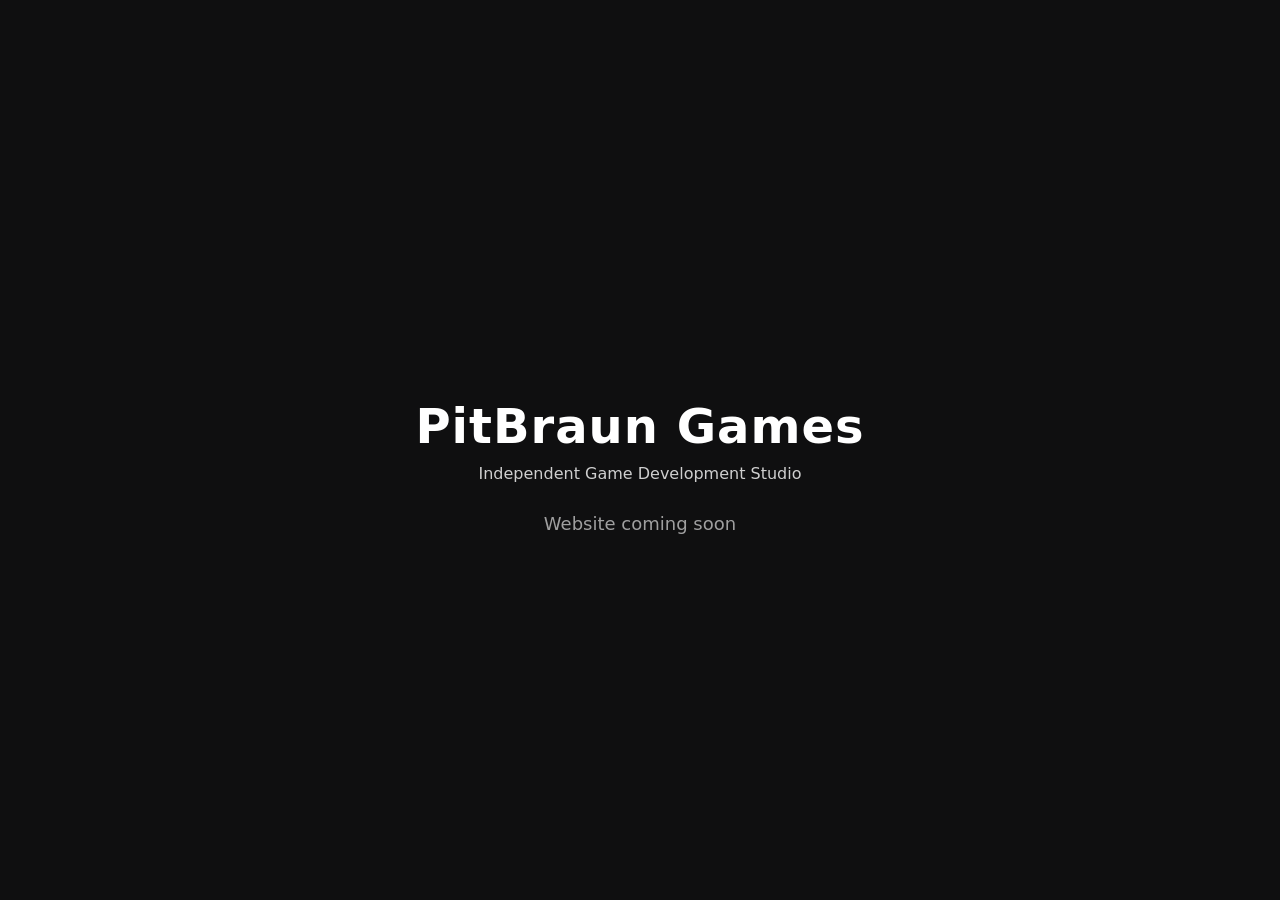
==== index.html @ 26a7acfb "Update index.html" ====
<!DOCTYPE html>
<html lang="en">
<head>
<meta charset="UTF-8">
<meta name="viewport" content="width=device-width, initial-scale=1.0">
<title>PitBraun Games</title>

<style>
body{
margin:0;
background:#0f0f10;
color:#ffffff;
font-family:system-ui, Arial, sans-serif;
display:flex;
align-items:center;
justify-content:center;
height:100vh;
text-align:center;
}

.container{
max-width:600px;
padding:40px;
}

h1{
font-size:48px;
margin-bottom:10px;
letter-spacing:1px;
}

.subtitle{
opacity:0.8;
margin-bottom:30px;
}

.coming{
opacity:0.6;
font-size:18px;
}
</style>
</head>

<body>

<div class="container">
<h1>PitBraun Games</h1>

<div class="subtitle">
Independent Game Development Studio
</div>

<div class="coming">
Website coming soon
</div>
</div>

</body>
</html>
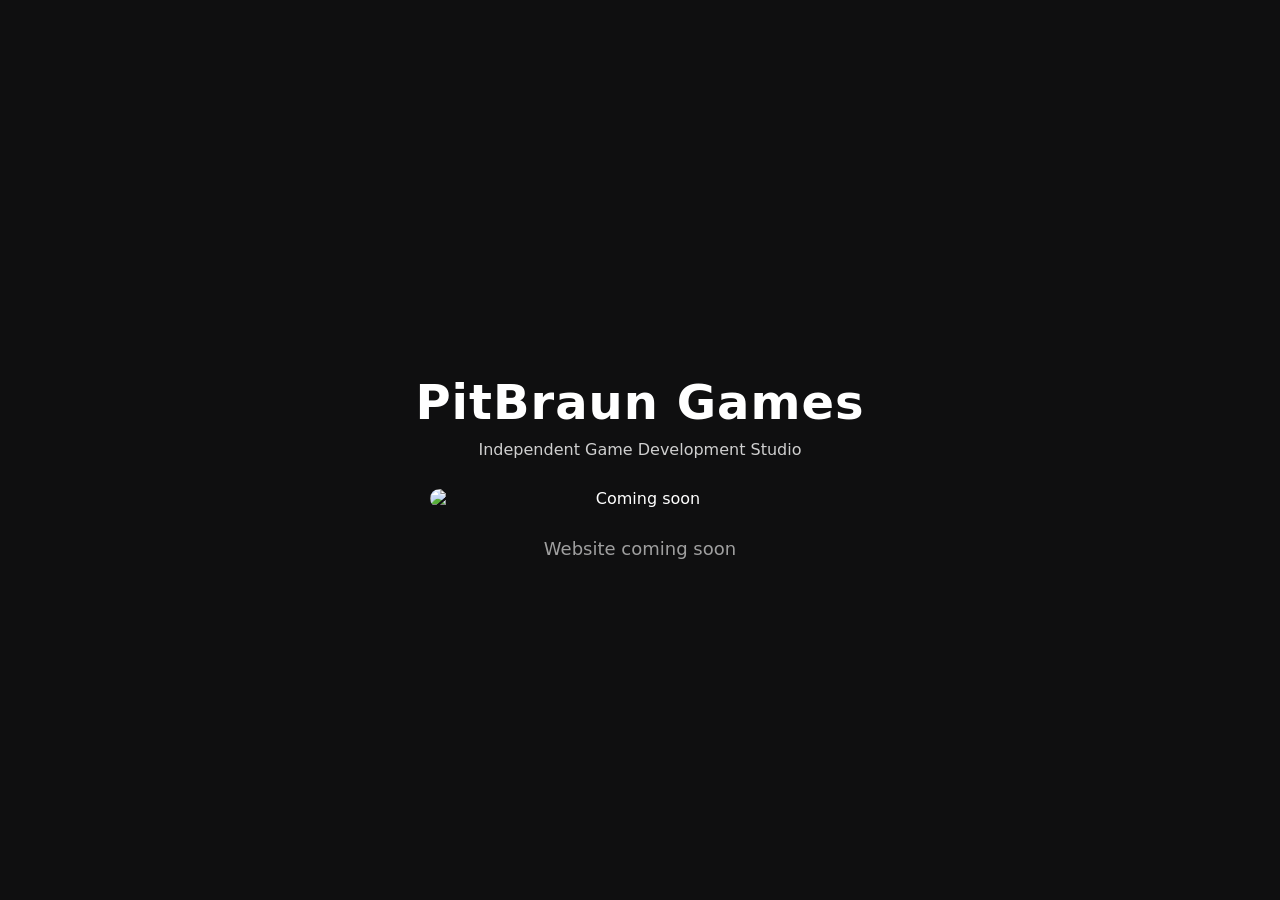
==== commit 4ecc8852: "Update index.html" ====
--- a/index.html
+++ b/index.html
@@ -1,4 +1,4 @@
-<!DOCTYPE html>
+<!DOCTYPE html> 
 <html lang="en">
 <head>
 <meta charset="UTF-8">
@@ -37,6 +37,15 @@
 .coming{
 opacity:0.6;
 font-size:18px;
+margin-top:20px;
+}
+
+.stub-image{
+width:100%;
+max-width:420px;
+margin:30px auto;
+display:block;
+border-radius:12px;
 }
 </style>
 </head>
@@ -44,15 +53,19 @@
 <body>
 
 <div class="container">
+
 <h1>PitBraun Games</h1>
 
 <div class="subtitle">
 Independent Game Development Studio
 </div>
 
+<img src="stub.jpg" class="stub-image" alt="Coming soon">
+
 <div class="coming">
 Website coming soon
 </div>
+
 </div>
 
 </body>
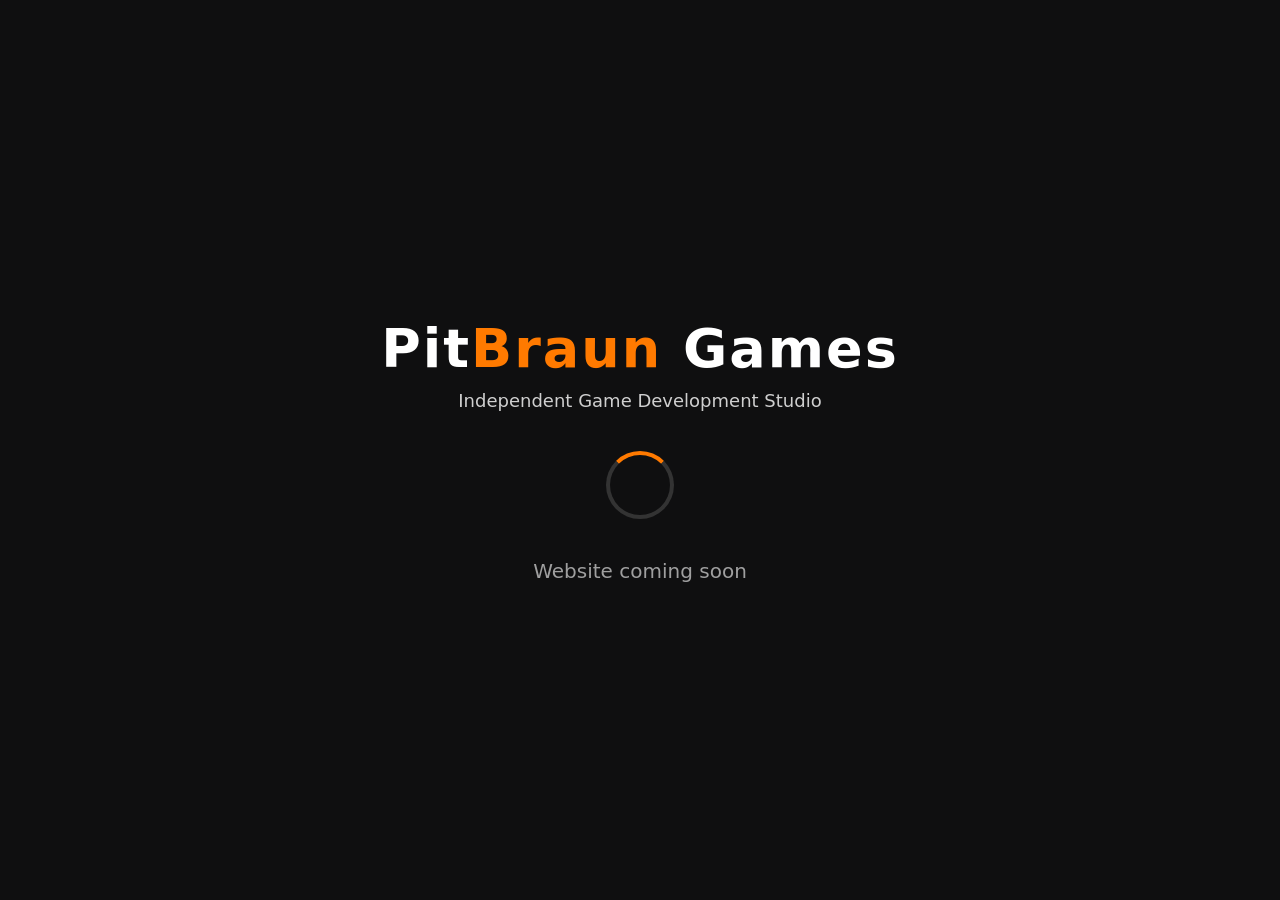
==== commit 4307edcd: "Update index.html" ====
--- a/index.html
+++ b/index.html
@@ -1,15 +1,18 @@
-<!DOCTYPE html> 
+<!DOCTYPE html>
 <html lang="en">
+
 <head>
 <meta charset="UTF-8">
 <meta name="viewport" content="width=device-width, initial-scale=1.0">
+
 <title>PitBraun Games</title>
 
 <style>
+
 body{
 margin:0;
 background:#0f0f10;
-color:#ffffff;
+color:white;
 font-family:system-ui, Arial, sans-serif;
 display:flex;
 align-items:center;
@@ -19,34 +22,48 @@
 }
 
 .container{
-max-width:600px;
+max-width:700px;
 padding:40px;
 }
 
-h1{
-font-size:48px;
+.logo{
+font-size:54px;
+font-weight:800;
+letter-spacing:2px;
 margin-bottom:10px;
-letter-spacing:1px;
+}
+
+.logo span{
+color:#ff7a00;
 }
 
 .subtitle{
 opacity:0.8;
-margin-bottom:30px;
+margin-bottom:40px;
+font-size:18px;
 }
 
 .coming{
+font-size:20px;
 opacity:0.6;
-font-size:18px;
 margin-top:20px;
 }
 
-.stub-image{
-width:100%;
-max-width:420px;
-margin:30px auto;
-display:block;
-border-radius:12px;
+.loader{
+margin:40px auto;
+width:60px;
+height:60px;
+border:4px solid #333;
+border-top:4px solid #ff7a00;
+border-radius:50%;
+animation:spin 1.2s linear infinite;
 }
+
+@keyframes spin{
+0%{ transform:rotate(0deg); }
+100%{ transform:rotate(360deg); }
+}
+
 </style>
 </head>
 
@@ -54,13 +71,15 @@
 
 <div class="container">
 
-<h1>PitBraun Games</h1>
+<div class="logo">
+Pit<span>Braun</span> Games
+</div>
 
 <div class="subtitle">
 Independent Game Development Studio
 </div>
 
-<img src="stub.jpg" class="stub-image" alt="Coming soon">
+<div class="loader"></div>
 
 <div class="coming">
 Website coming soon
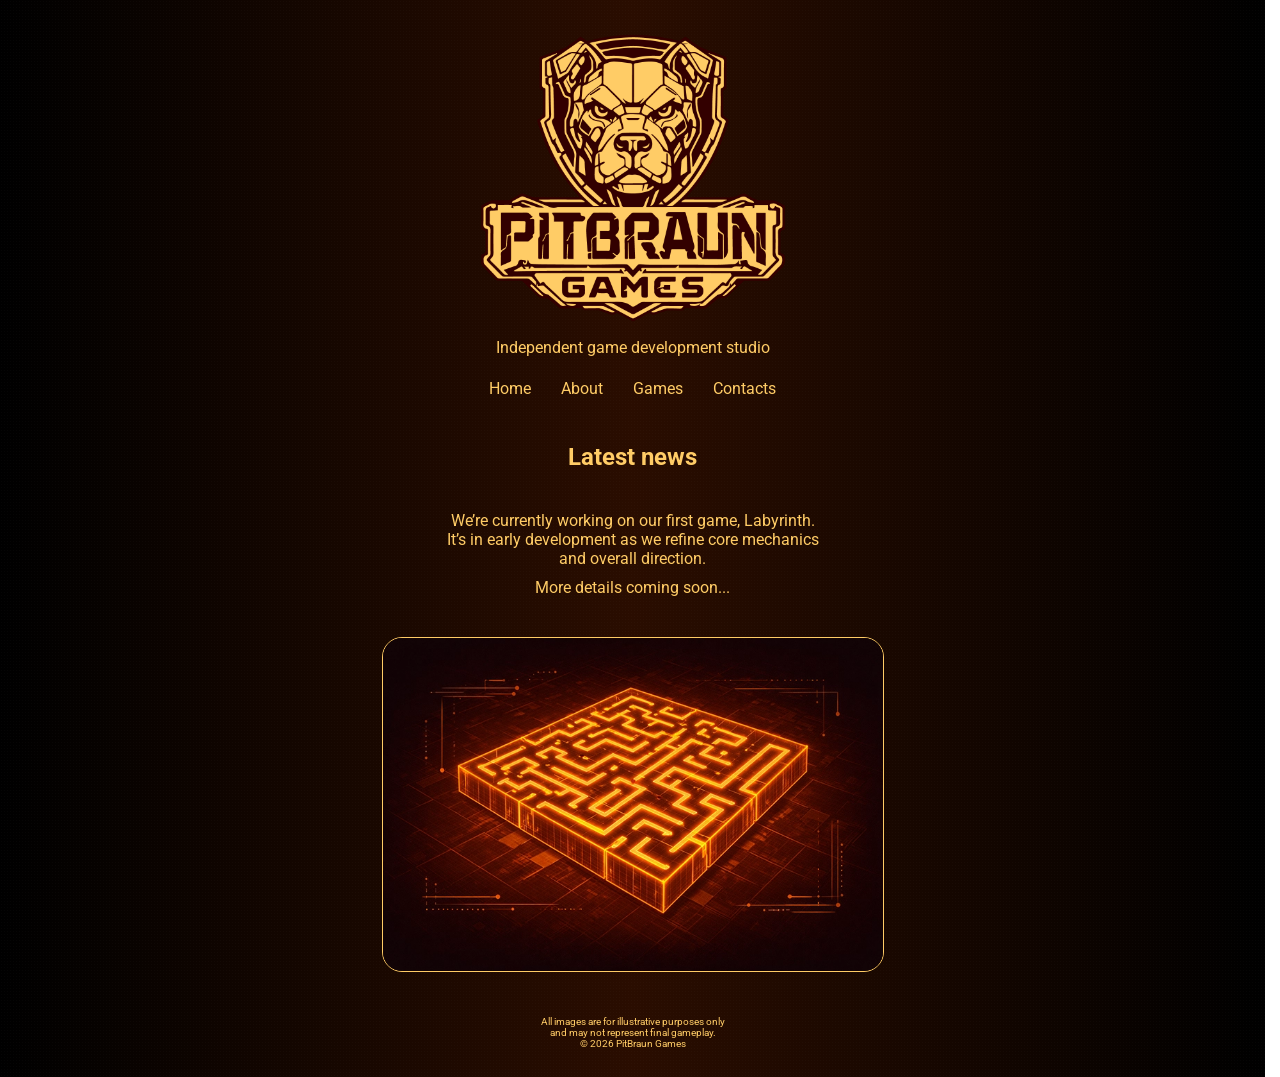
==== commit bac45873: "Add files via upload" ====
--- a/index.html
+++ b/index.html
@@ -1,91 +1,58 @@
-<!DOCTYPE html>
-<html lang="en">
-
-<head>
-<meta charset="UTF-8">
-<meta name="viewport" content="width=device-width, initial-scale=1.0">
-
-<title>PitBraun Games</title>
-
-<style>
-
-body{
-margin:0;
-background:#0f0f10;
-color:white;
-font-family:system-ui, Arial, sans-serif;
-display:flex;
-align-items:center;
-justify-content:center;
-height:100vh;
-text-align:center;
-}
-
-.container{
-max-width:700px;
-padding:40px;
-}
-
-.logo{
-font-size:54px;
-font-weight:800;
-letter-spacing:2px;
-margin-bottom:10px;
-}
-
-.logo span{
-color:#ff7a00;
-}
-
-.subtitle{
-opacity:0.8;
-margin-bottom:40px;
-font-size:18px;
-}
-
-.coming{
-font-size:20px;
-opacity:0.6;
-margin-top:20px;
-}
-
-.loader{
-margin:40px auto;
-width:60px;
-height:60px;
-border:4px solid #333;
-border-top:4px solid #ff7a00;
-border-radius:50%;
-animation:spin 1.2s linear infinite;
-}
-
-@keyframes spin{
-0%{ transform:rotate(0deg); }
-100%{ transform:rotate(360deg); }
-}
-
-</style>
-</head>
-
-<body>
-
-<div class="container">
-
-<div class="logo">
-Pit<span>Braun</span> Games
-</div>
-
-<div class="subtitle">
-Independent Game Development Studio
-</div>
-
-<div class="loader"></div>
-
-<div class="coming">
-Website coming soon
-</div>
-
-</div>
-
-</body>
-</html>
+<!DOCTYPE html>
+<html lang="en">
+<head>
+  <meta charset="UTF-8">
+  <meta name="viewport" content="width=device-width, initial-scale=1.0">
+  <title>PitBraun Games</title>
+
+  <link rel="stylesheet" href="../shared/css/reset.css">
+  <link rel="stylesheet" href="../shared/css/variables.css">
+  <link rel="stylesheet" href="../shared/css/global.css">
+  <link rel="stylesheet" href="../shared/css/page.css">
+  <link rel="stylesheet" href="../shared/css/header.css">
+  <link rel="stylesheet" href="../shared/css/footer.css">
+  <link rel="stylesheet" href="../shared/css/responsive.css">
+
+  <link rel="stylesheet" href="../index.css">
+
+  <link href="https://fonts.googleapis.com/css2?family=Roboto:wght@400;500;700&display=swap" rel="stylesheet">
+  <link rel="icon" href="/assets/icons/favicon.png" type="image/png">
+
+  <script src="/shared/js/includes.js" defer></script>
+  <script src="/shared/js/main.js" defer></script>
+</head>
+
+<!-- //////////////////////////////////////////////////////// -->
+
+<body>
+  <main class="page">
+    <div class="content">
+
+      <div id="header"></div>
+
+      <section class="container">
+        <h1>Latest news</h1>
+      </section>
+
+      <section class="container">
+        <p>
+          We’re currently working on our first game, Labyrinth.<br>
+          It’s in early development as we refine core mechanics<br>
+          and overall direction.<br>
+        </p>
+
+        <p>
+          More details coming soon...
+        </p>
+      </section>
+
+      <section class="container">
+        <img src="/assets/images/maze_main_page_mid.webp" alt="Labyrinth preview" class="game-preview">
+      </section>
+
+    </div>
+
+    <div id="footer"></div>
+  </main>
+</body>
+</html>
--- a/shared/css/variables.css
+++ b/shared/css/variables.css
@@ -0,0 +1,7 @@
+:root{
+  --color-bg: #120000;
+  --color-main: #330000;
+  --color-text: #ffcc66;
+  --color-accent: #ffcc66;
+  --color-border: #ffcc66;
+}
--- a/shared/css/global.css
+++ b/shared/css/global.css
@@ -0,0 +1,66 @@
+body{
+  min-height:100vh;
+
+  background:
+    radial-gradient(rgba(255,255,255,0.02) 1px, transparent 1px),
+    linear-gradient(
+      to right,
+      #000000 0%,
+      #2a0d00 50%,
+      #000000 100%
+    );
+
+  background-size:3px 3px, 100% 100%;
+
+  color:var(--color-text);
+  font-family:'Roboto', sans-serif;
+  text-align:center;
+}
+
+html{
+  overflow-y: scroll;
+  scrollbar-gutter: stable;
+}
+
+/* 
+:root{
+  --grid-small: 20px;
+  --grid-big: 100px;
+
+  --grid-small-color: rgba(255,255,255,0.04);
+  --grid-big-color: rgba(255,255,255,0.10);
+}
+
+body{
+  min-height:100vh;
+  position:relative;
+}
+
+body::before{
+  content:"";
+  position:absolute;
+  inset:0;
+  pointer-events:none;
+
+  background:
+    linear-gradient(to right, var(--grid-big-color) 1px, transparent 1px),
+    linear-gradient(to bottom, var(--grid-big-color) 1px, transparent 1px),
+    linear-gradient(to right, var(--grid-small-color) 1px, transparent 1px),
+    linear-gradient(to bottom, var(--grid-small-color) 1px, transparent 1px);
+
+  background-size:
+    var(--grid-big) var(--grid-big),
+    var(--grid-big) var(--grid-big),
+    var(--grid-small) var(--grid-small),
+    var(--grid-small) var(--grid-small);
+
+  background-position:
+    calc(50% - var(--grid-big) / 2) calc(50% - var(--grid-big) / 2),
+    calc(50% - var(--grid-big) / 2) calc(50% - var(--grid-big) / 2),
+    calc(50% - var(--grid-small) / 2) calc(50% - var(--grid-small) / 2),
+    calc(50% - var(--grid-small) / 2) calc(50% - var(--grid-small) / 2);
+
+  z-index:0;
+}
+*/
+
--- a/shared/css/page.css
+++ b/shared/css/page.css
@@ -0,0 +1,62 @@
+.page{
+  min-height:100vh;
+  display:flex;
+  flex-direction:column;
+  align-items:center;
+}
+
+.content{
+  width:100%;
+  flex:1;
+  display:flex;
+  flex-direction:column;
+  align-items:center;
+  gap:30px;
+}
+
+/* #footer{
+  width:100%;
+  margin-top:auto;
+} */
+
+/*
+.container{
+  width:100%;
+  max-width:700px;
+  margin:0px auto 0;
+}
+*/
+
+.section{
+  margin-top:var(--section-space);
+}
+
+:root{
+  --section-space: 10px;
+  --title-space: 0px;
+  --text-space: 10px;
+  --block-space: 3px;
+}
+
+.container{
+  width:100%;
+  max-width:700px;
+  margin:var(--section-space) auto 0;
+}
+
+h1, h2, h3, p{
+  margin:0;
+}
+
+h1, h2, h3{
+  margin-bottom:var(--title-space);
+}
+
+p + p{
+  margin-top:var(--text-space);
+}
+
+.social-links,
+.games-grid{
+  margin-top:var(--block-space);
+}
--- a/shared/css/header.css
+++ b/shared/css/header.css
@@ -0,0 +1,80 @@
+.header-section{
+  width:100%;
+  /* margin-bottom:20px; */
+}
+
+.header-inner{
+  min-height:120px;
+  display:flex;
+  flex-direction:column;
+  align-items:center;
+  gap:16px;
+}
+
+.logo-link{
+  display:inline-block;
+  text-decoration:none;
+}
+
+.logo-img{
+  display:block;
+  width:100%;
+  max-width:320px;
+  height:auto;
+  /* animation:logoPulse 4s ease-in-out infinite; */
+}
+
+.logo-block{
+  display:flex;
+  flex-direction:column;
+  align-items:center;
+  gap:0px;
+}
+
+.nav{
+  display:flex;
+  gap:16px;
+  justify-content:center;
+  flex-wrap:wrap;
+  /* margin-top:-20px; */
+}
+
+.nav-link{
+  text-decoration:none;
+  color:var(--color-border);
+  font-size:16px;
+  transition:opacity 0.2s ease;
+  display:inline-flex;
+  align-items:center;
+  justify-content:center;
+  height:28px;
+  padding:0px 6px 0px;
+  border:1px solid transparent;
+  border-radius:6px;
+}
+
+.nav-link:hover{
+  opacity:0.7;
+}
+
+.nav-link.active{
+  border-color:var(--color-border);
+}
+
+/* .subtitle{
+  margin-top:-4px;
+} */
+
+.coming{        /* Limits the width of the text under the logo */
+  width:100%;
+  max-width:320px;
+  text-align:center;
+}
+
+/*
+@keyframes logoPulse{
+  0%{transform:scale(1);}
+  50%{transform:scale(1.01);}
+  100%{transform:scale(1);}
+}
+*/
--- a/shared/css/footer.css
+++ b/shared/css/footer.css
@@ -0,0 +1,7 @@
+.footer-section{
+  width:100%;
+  font-size:10px;
+  color:var(--color-text);
+  text-align:center;
+  margin: 40px auto 20px;
+}
--- a/shared/css/responsive.css
+++ b/shared/css/responsive.css
@@ -0,0 +1,13 @@
+@media (max-width:768px){
+  .logo-img{
+    max-width:260px;
+  }
+
+  .nav{
+    gap:12px;
+  }
+
+  .nav-link{
+    font-size:15px;
+  }
+}
--- a/index.css
+++ b/index.css
@@ -0,0 +1,7 @@
+.game-preview{
+  max-width:500px;
+  width:100%;
+  height:auto;
+  border-radius:20px;
+  border:1px solid var(--color-text);
+}
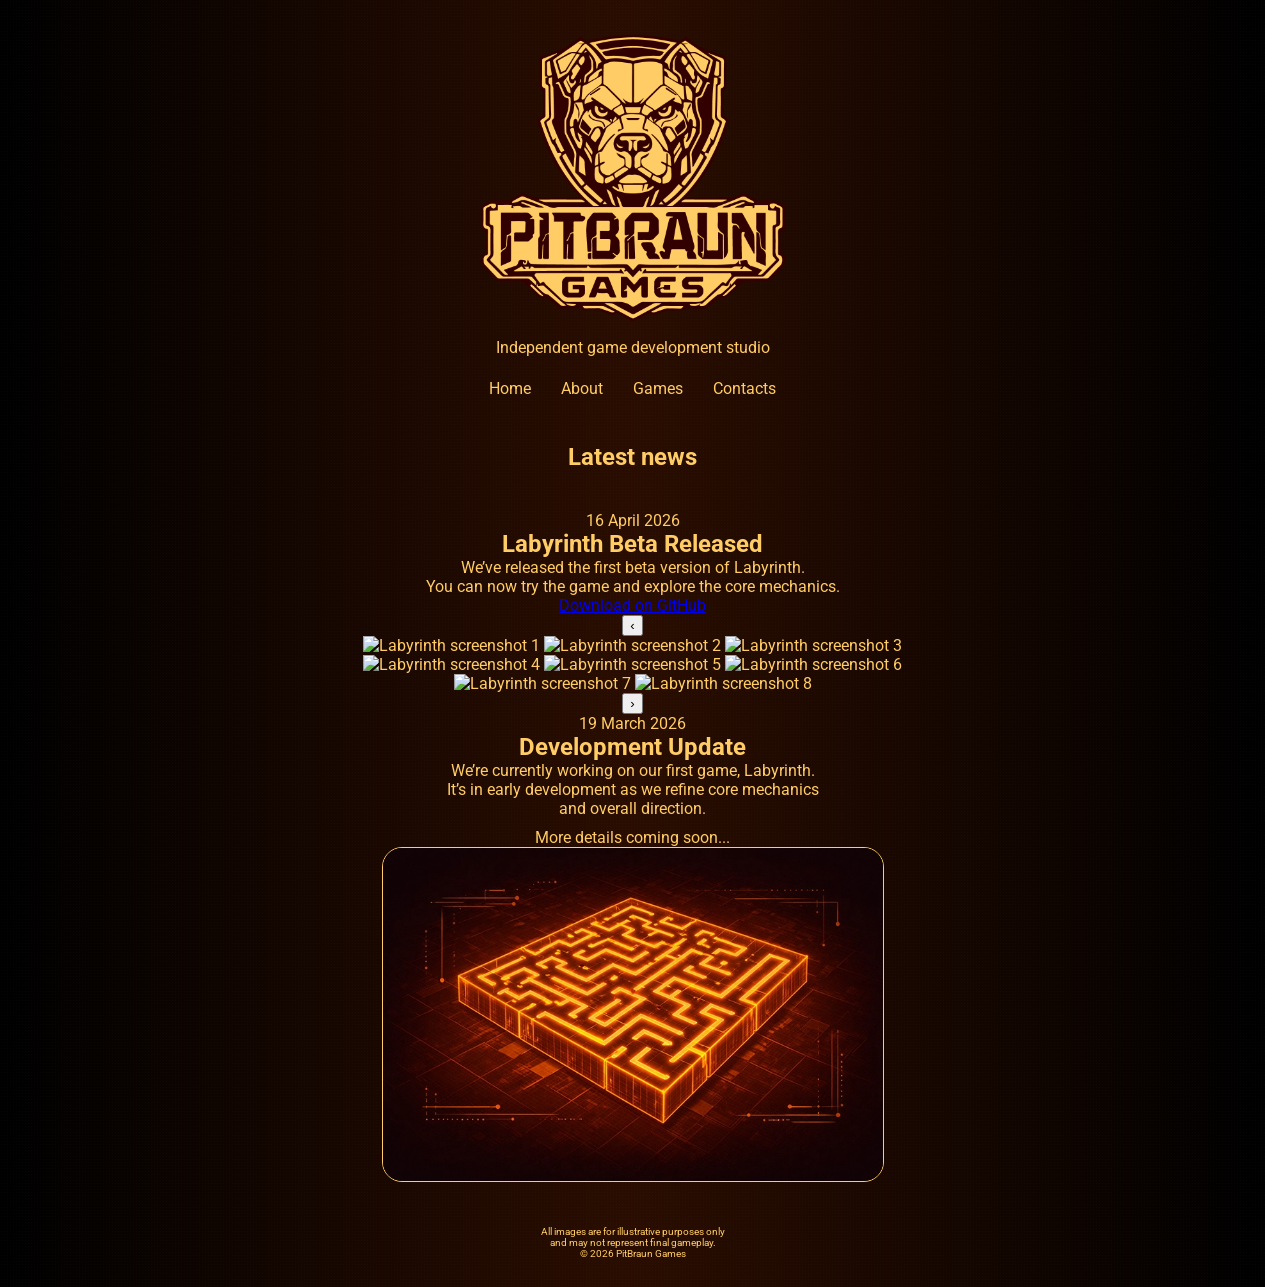
==== commit b2d2f83a: "Update index.html" ====
--- a/index.html
+++ b/index.html
@@ -34,20 +34,67 @@
         <h1>Latest news</h1>
       </section>
 
-      <section class="container">
-        <p>
-          We’re currently working on our first game, Labyrinth.<br>
-          It’s in early development as we refine core mechanics<br>
-          and overall direction.<br>
-        </p>
+      <section class="container news-list">
 
-        <p>
-          More details coming soon...
-        </p>
-      </section>
+        <article class="news-card">
+          <div class="news-meta">
+            <span class="news-date">16 April 2026</span>
+          </div>
 
-      <section class="container">
-        <img src="/assets/images/maze_main_page_mid.webp" alt="Labyrinth preview" class="game-preview">
+          <h2 class="news-title">Labyrinth Beta Released</h2>
+
+          <p>
+            We’ve released the first beta version of Labyrinth.<br>
+            You can now try the game and explore the core mechanics.
+          </p>
+
+          <a href="https://github.com/078F6NSDV353M/pitbraun.games-labyrinth/releases/download/v0.1/Labyrinth.Beta.v.0.1.apk" class="download-btn" target="_blank" rel="noopener noreferrer">
+              Download on GitHub
+          </a>
+
+          <div class="news-carousel" data-carousel>
+            <button class="carousel-btn carousel-btn-prev" type="button" data-carousel-prev aria-label="Previous image">
+              ‹
+            </button>
+
+            <div class="carousel-viewport">
+              <img src="/assets/images/news/260416/lab_beta_0.1_1.webp" alt="Labyrinth screenshot 1" class="carousel-image active">
+              <img src="/assets/images/news/260416/lab_beta_0.1_2.webp" alt="Labyrinth screenshot 2" class="carousel-image">
+              <img src="/assets/images/news/260416/lab_beta_0.1_3.webp" alt="Labyrinth screenshot 3" class="carousel-image">
+              <img src="/assets/images/news/260416/lab_beta_0.1_4.webp" alt="Labyrinth screenshot 4" class="carousel-image">
+              <img src="/assets/images/news/260416/lab_beta_0.1_5.webp" alt="Labyrinth screenshot 5" class="carousel-image">
+              <img src="/assets/images/news/260416/lab_beta_0.1_6.webp" alt="Labyrinth screenshot 6" class="carousel-image">
+              <img src="/assets/images/news/260416/lab_beta_0.1_7.webp" alt="Labyrinth screenshot 7" class="carousel-image">
+              <img src="/assets/images/news/260416/lab_beta_0.1_8.webp" alt="Labyrinth screenshot 8" class="carousel-image">
+            </div>
+
+            <button class="carousel-btn carousel-btn-next" type="button" data-carousel-next aria-label="Next image">
+              ›
+            </button>
+          </div>
+
+        </article>
+
+        <article class="news-card">
+          <div class="news-meta">
+            <span class="news-date">19 March 2026</span>
+          </div>
+
+          <h2 class="news-title">Development Update</h2>
+
+          <p>
+            We’re currently working on our first game, Labyrinth.<br>
+            It’s in early development as we refine core mechanics<br>
+            and overall direction.
+          </p>
+
+          <p>
+            More details coming soon...
+          </p>
+
+          <img src="/assets/images/maze_main_page_mid.webp" alt="Labyrinth preview" class="game-preview">
+        </article>
+
       </section>
 
     </div>
@@ -55,4 +102,4 @@
     <div id="footer"></div>
   </main>
 </body>
-</html>+</html>
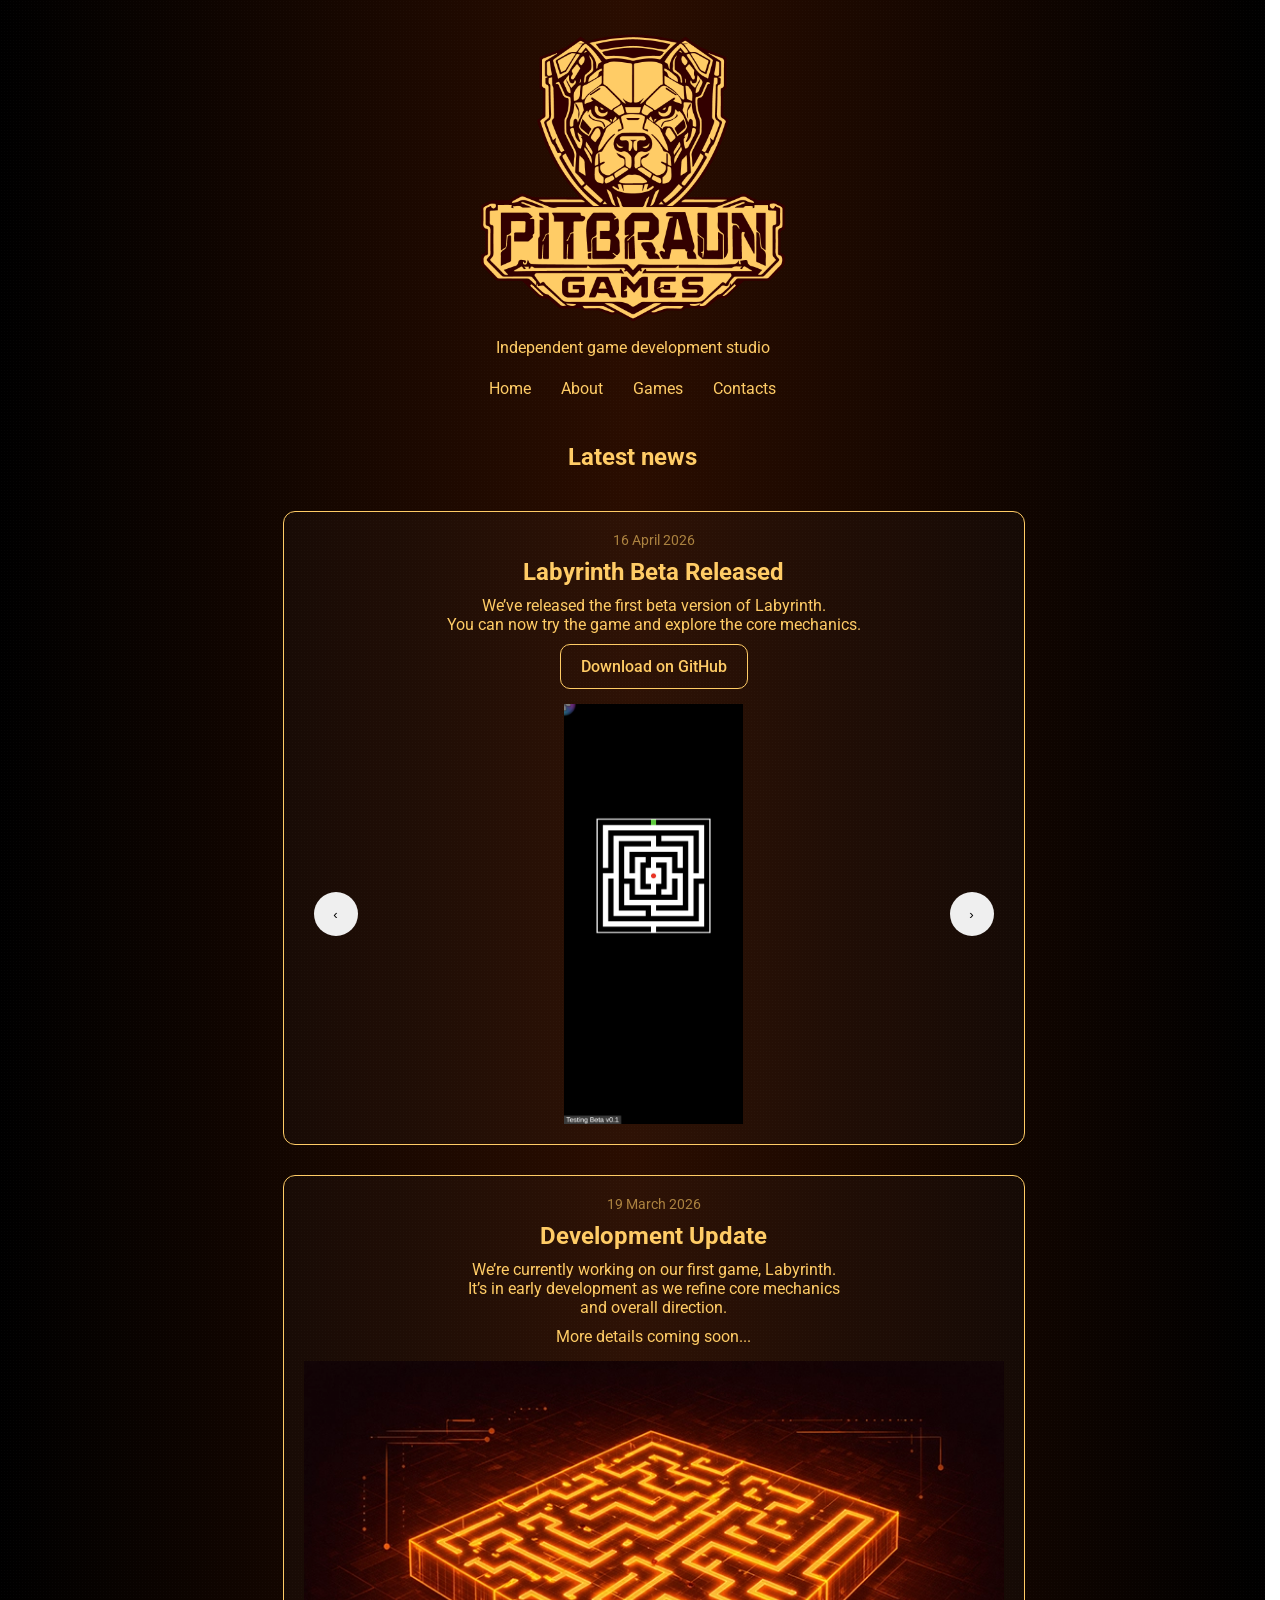
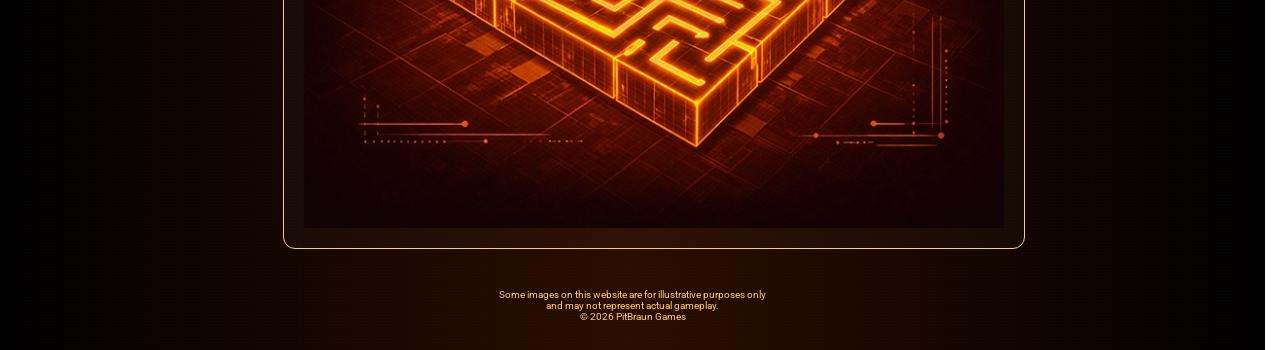
==== commit 99920e5b: "Update index.html" ====
--- a/index.html
+++ b/index.html
@@ -20,6 +20,17 @@
 
   <script src="/shared/js/includes.js" defer></script>
   <script src="/shared/js/main.js" defer></script>
+
+  <!-- Google tag (gtag.js) -->
+  <script async src="https://www.googletagmanager.com/gtag/js?id=G-6MJREFQCRB"></script>
+  <script>
+    window.dataLayer = window.dataLayer || [];
+    function gtag(){dataLayer.push(arguments);}
+    gtag('js', new Date());
+  
+    gtag('config', 'G-6MJREFQCRB');
+  </script>
+  
 </head>
 
 <!-- //////////////////////////////////////////////////////// -->
--- a/index.css
+++ b/index.css
@@ -1,7 +1,177 @@
 .game-preview{
-  max-width:500px;
   width:100%;
   height:auto;
-  border-radius:20px;
+  display:block;
+  margin-top:15px;
+  border:none;
+  border-radius:0;
+}
+
+hr{
+  width:100%;
+  max-width:700px;
+  height:2px;
+  border:none;
+  background:var(--color-text);
+  opacity:0.2;
+  margin:30px auto;
+}
+
+.news-list{
+  display:flex;
+  flex-direction:column;
+  gap:30px;
+}
+
+.news-card{
+  width:100%;
+  text-align:center;
+  padding:20px;
   border:1px solid var(--color-text);
-}+  border-radius:12px;
+  background:rgba(255,255,255,0.02);
+}
+
+.news-meta{
+  margin-bottom:10px;
+  opacity:0.6;
+  font-size:14px;
+}
+
+.news-title{
+  margin:0 0 10px 0;
+}
+
+.news-carousel{
+  position:relative;
+  width:100%;
+  margin-top:15px;
+}
+
+.carousel-viewport{
+  position:relative;
+  width:100%;
+  overflow:hidden;
+  border-radius:12px;
+}
+
+.carousel-image{
+  display:none;
+  width:100%;
+  height:auto;
+}
+
+.carousel-image.active{
+  display:block;
+}
+
+.carousel-btn{
+  position:absolute;
+  top:50%;
+  transform:translateY(-50%);
+  z-index:2;
+  width:44px;
+  height:44px;
+  border:none;
+  border-radius:50%;
+  cursor:pointer;
+}
+
+.carousel-btn-prev{
+  left:10px;
+}
+
+.carousel-btn-next{
+  right:10px;
+}
+
+/* --- PREVIEW CAROUSEL (уменьшаем) --- */
+.carousel-viewport{
+  position:relative;
+  width:100%;
+  height:420px;
+  overflow:hidden;
+  border-radius:12px;
+  display:flex;
+  align-items:center;
+  justify-content:center;
+}
+
+.carousel-image{
+  display:none;
+  max-width:100%;
+  max-height:100%;
+  width:auto;
+  height:auto;
+  object-fit:contain;
+}
+
+.carousel-image.active{
+  display:block;
+}
+
+
+/* --- OVERLAY (fullscreen) --- */
+.carousel-overlay{
+  position:fixed;
+  top:0;
+  left:0;
+  width:100%;
+  height:100%;
+  background:rgba(0,0,0,0.9);
+  display:none;
+  align-items:center;
+  justify-content:center;
+  z-index:9999;
+}
+
+.overlay-image{
+  max-width:90%;
+  max-height:90%;
+  object-fit:contain;
+}
+
+.overlay-close,
+.overlay-prev,
+.overlay-next{
+  position:absolute;
+  background:none;
+  border:none;
+  color:var(--color-text);
+  font-size:40px;
+  cursor:pointer;
+}
+
+.overlay-close{
+  top:20px;
+  right:30px;
+}
+
+.overlay-prev{
+  left:30px;
+  top:50%;
+  transform:translateY(-50%);
+}
+
+.overlay-next{
+  right:30px;
+  top:50%;
+  transform:translateY(-50%);
+}
+
+.download-btn{
+  display:inline-block;
+  margin-top:10px;
+  padding:12px 20px;
+  border:1px solid var(--color-text);
+  border-radius:10px;
+  color:var(--color-text);
+  text-decoration:none;
+  font-weight:500;
+  transition:opacity 0.2s ease, transform 0.2s ease;
+}
+
+.download-btn:hover{
+  opacity:0.8;
+  transform:translateY(-1px);
+}
